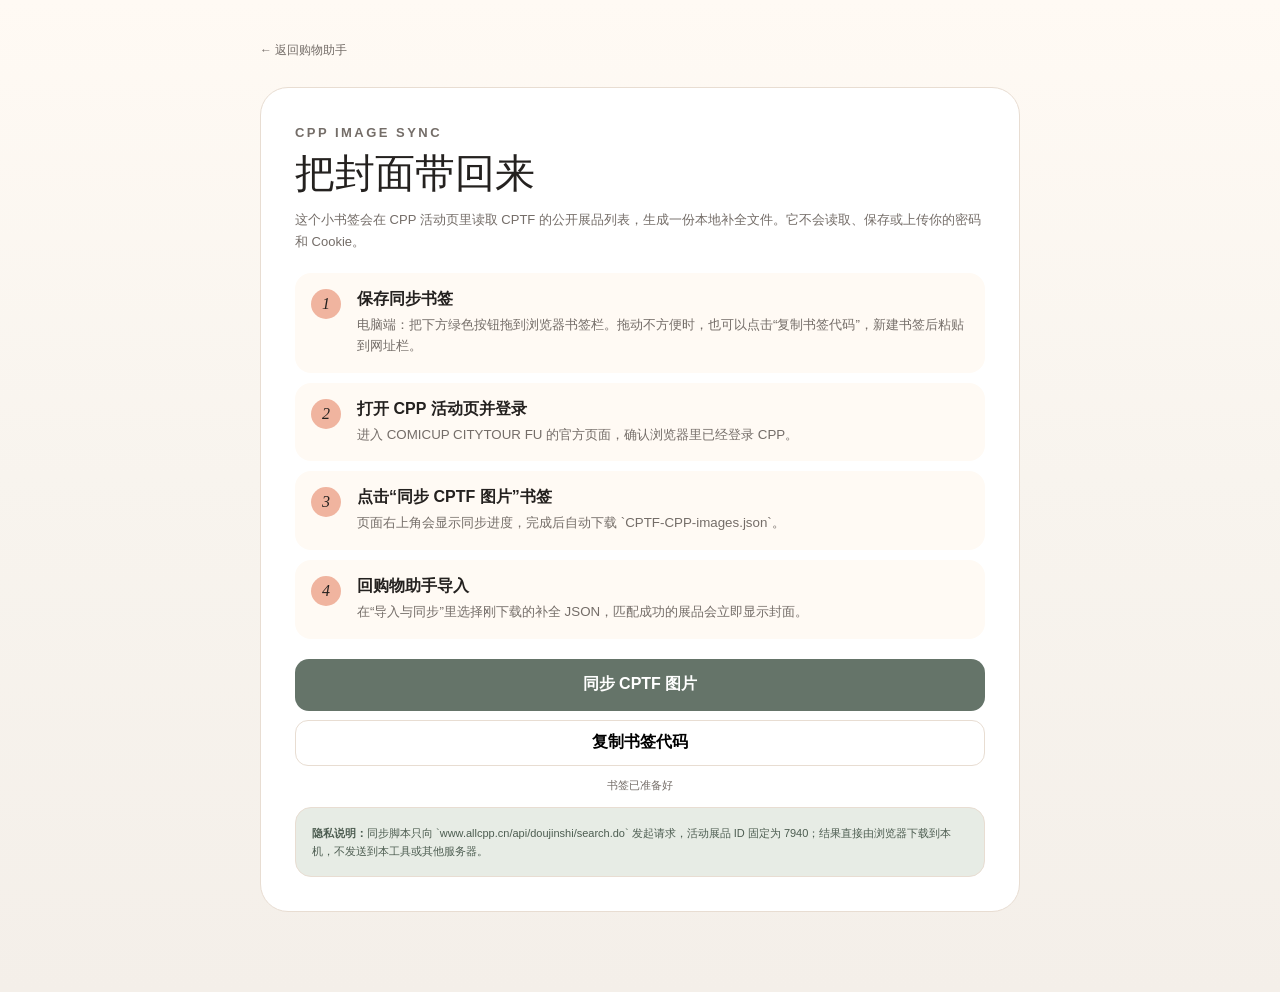
==== sync-helper.html @ c2f264db "Publish sync-helper.html" ====
<!doctype html>
<html lang="zh-CN">
<head>
  <meta charset="utf-8">
  <meta name="viewport" content="width=device-width, initial-scale=1">
  <meta name="theme-color" content="#fffaf4">
  <title>CPP 图片同步助手 · CPTF</title>
  <link rel="stylesheet" href="styles.css">
</head>
<body>
  <main class="app-shell sync-page">
    <a class="sync-back" href="index.html">← 返回购物助手</a>
    <section class="sync-hero">
      <p class="eyebrow">CPP IMAGE SYNC</p>
      <h1>把封面带回来</h1>
      <p>这个小书签会在 CPP 活动页里读取 CPTF 的公开展品列表，生成一份本地补全文件。它不会读取、保存或上传你的密码和 Cookie。</p>
      <div class="sync-steps">
        <div class="sync-step"><b>1</b><div><strong>保存同步书签</strong><small>电脑端：把下方绿色按钮拖到浏览器书签栏。拖动不方便时，也可以点击“复制书签代码”，新建书签后粘贴到网址栏。</small></div></div>
        <div class="sync-step"><b>2</b><div><strong>打开 CPP 活动页并登录</strong><small>进入 COMICUP CITYTOUR FU 的官方页面，确认浏览器里已经登录 CPP。</small></div></div>
        <div class="sync-step"><b>3</b><div><strong>点击“同步 CPTF 图片”书签</strong><small>页面右上角会显示同步进度，完成后自动下载 `CPTF-CPP-images.json`。</small></div></div>
        <div class="sync-step"><b>4</b><div><strong>回购物助手导入</strong><small>在“导入与同步”里选择刚下载的补全 JSON，匹配成功的展品会立即显示封面。</small></div></div>
      </div>
      <a class="bookmarklet disabled" id="bookmarklet" href="#" draggable="true">正在生成同步书签…</a>
      <button class="copy-bookmarklet" id="copyButton" type="button" disabled>复制书签代码</button>
      <div class="sync-status" id="syncStatus">载入同步脚本中</div>
      <div class="privacy-box"><strong>隐私说明：</strong>同步脚本只向 `www.allcpp.cn/api/doujinshi/search.do` 发起请求，活动展品 ID 固定为 7940；结果直接由浏览器下载到本机，不发送到本工具或其他服务器。</div>
    </section>
  </main>
  <script src="sync-bookmarklet.js"></script>
  <script>
    (() => {
      const link = document.getElementById('bookmarklet'), button = document.getElementById('copyButton'), status = document.getElementById('syncStatus');
      try {
        if (typeof cppSync !== 'function') throw new Error('load');
        const code = `javascript:(${cppSync.toString()})()`;
        link.href = code; link.classList.remove('disabled'); link.textContent = '同步 CPTF 图片'; button.disabled = false; status.textContent = '书签已准备好';
        button.addEventListener('click', async () => { try { await navigator.clipboard.writeText(code); status.textContent = '已复制。请把代码粘贴到新书签的“网址”栏'; } catch (_) { status.textContent = '浏览器未允许复制，请直接拖动绿色按钮到书签栏'; } });
        link.addEventListener('click', event => { event.preventDefault(); status.textContent = '请把按钮保存为书签，再到 CPP 活动页点击它'; });
      } catch (_) { link.textContent = '同步脚本载入失败'; status.textContent = '请确认文件已完整解压后刷新页面'; }
    })();
  </script>
</body>
</html>
---- styles.css ----
:root{
  --ink:#24211f;--muted:#746d68;--paper:#fffaf4;--surface:#ffffff;--line:#e8ddd2;
  --peach:#f0b49f;--rose:#c96f62;--green:#657469;--green-soft:#e7ece5;--sand:#f5eadf;
  --shadow:0 18px 50px rgba(87,61,45,.09);--radius:24px;
}
*{box-sizing:border-box}html{scroll-behavior:smooth}body{margin:0;background:linear-gradient(180deg,#fffaf4 0,#f8f4ee 48%,#f4efe9 100%);color:var(--ink);font-family:Inter,-apple-system,BlinkMacSystemFont,"Segoe UI","PingFang SC","Microsoft YaHei",sans-serif;min-height:100vh}button,input,select{font:inherit}.app-shell{width:min(1160px,calc(100% - 32px));margin:0 auto;padding-bottom:72px}.topbar{height:76px;display:flex;align-items:center;justify-content:space-between}.brand{display:flex;gap:10px;align-items:center;color:inherit;text-decoration:none}.brand-mark{display:grid;place-items:center;width:40px;height:40px;border:1px solid var(--ink);border-radius:50%;font-family:Georgia,serif;font-size:24px;font-style:italic}.brand strong,.brand small{display:block}.brand strong{font:700 18px/1 Georgia,serif;letter-spacing:.08em}.brand small{margin-top:4px;color:var(--muted);font-size:10px;letter-spacing:.16em}.icon-button{width:42px;height:42px;border:1px solid var(--line);border-radius:50%;background:rgba(255,255,255,.6);font-weight:800;letter-spacing:2px}.hero{min-height:315px;border-radius:36px;background:radial-gradient(circle at 82% 18%,rgba(255,255,255,.45),transparent 25%),linear-gradient(125deg,#e7a68e,#f3c5b3 52%,#eed8c5);display:flex;align-items:flex-end;justify-content:space-between;padding:42px 48px;overflow:hidden;position:relative;box-shadow:var(--shadow)}.hero:after{content:"福";position:absolute;right:5%;top:-38%;font:300 340px/1 "Songti SC",serif;color:rgba(255,255,255,.16);transform:rotate(-8deg);pointer-events:none}.eyebrow{margin:0 0 8px;color:#725f56;font-size:11px;font-weight:800;letter-spacing:.19em}.hero h1{margin:0;font:italic 500 clamp(72px,13vw,150px)/.72 Georgia,serif;letter-spacing:-.06em}.event-meta{margin:26px 0 0;font-size:14px}.countdown{position:relative;z-index:1;align-self:flex-start;min-width:155px;padding:18px 20px;border:1px solid rgba(75,52,42,.18);border-radius:20px;background:rgba(255,255,255,.36);backdrop-filter:blur(10px)}.countdown strong{display:block;font:600 34px/1 Georgia,serif}.countdown span{display:block;margin-top:7px;font-size:11px;color:#705b50}.notice{display:flex;gap:14px;align-items:flex-start;margin:20px 0;padding:17px 20px;border:1px solid var(--line);border-radius:18px;background:rgba(255,255,255,.72)}.notice-icon{display:grid;place-items:center;width:24px;height:24px;flex:none;border-radius:50%;background:var(--green);color:#fff;font:italic 600 14px Georgia,serif}.notice strong{font-size:13px}.notice p{margin:4px 0 0;color:var(--muted);font-size:12px;line-height:1.6}.stats{display:grid;grid-template-columns:repeat(4,1fr);gap:12px}.stats article{padding:20px 22px;border:1px solid var(--line);border-radius:20px;background:rgba(255,255,255,.76)}.stats span{display:block;color:var(--muted);font-size:11px}.stats strong{display:block;margin-top:8px;font:600 27px/1 Georgia,serif}.view-tabs{display:flex;gap:6px;width:max-content;margin:38px 0 22px;padding:5px;border:1px solid var(--line);border-radius:999px;background:rgba(255,255,255,.65)}.view-tab{border:0;border-radius:999px;background:transparent;padding:10px 18px;color:var(--muted);font-size:12px;font-weight:700;cursor:pointer}.view-tab.active{background:var(--ink);color:#fff}.view{display:none}.view.active{display:block}.section-heading{display:flex;align-items:flex-end;justify-content:space-between;margin-bottom:16px}.section-heading h2{margin:0;font:500 32px/1.1 Georgia,"Songti SC",serif}.section-heading>span{color:var(--muted);font-size:12px}.text-button{border:0;background:none;color:var(--rose);font-size:12px;cursor:pointer}.hall-grid{display:grid;grid-template-columns:repeat(5,1fr);gap:10px}.hall-card{position:relative;min-height:120px;padding:18px;border:1px solid var(--line);border-radius:20px;background:var(--surface);text-align:left;cursor:pointer;transition:.2s}.hall-card:hover{transform:translateY(-2px);box-shadow:var(--shadow)}.hall-card.active{border-color:var(--green);background:var(--green-soft)}.hall-card b{display:block;font:600 26px Georgia,"Songti SC",serif}.hall-card span{display:block;margin-top:24px;color:var(--muted);font-size:11px}.hall-card em{position:absolute;right:15px;top:15px;display:grid;place-items:center;min-width:26px;height:26px;padding:0 7px;border-radius:999px;background:var(--sand);font-size:11px;font-style:normal}.route-board{margin-top:12px;padding:24px;border:1px solid var(--line);border-radius:24px;background:rgba(255,255,255,.78)}.route-head{display:flex;justify-content:space-between;align-items:center;margin-bottom:20px}.route-head h3{margin:0;font:500 22px Georgia,"Songti SC",serif}.route-head small{color:var(--muted)}.lane-list{display:grid;gap:12px}.lane{display:grid;grid-template-columns:52px 1fr;gap:14px;align-items:start}.lane-letter{display:grid;place-items:center;height:52px;border:1px solid var(--line);border-radius:16px;background:var(--paper);font:600 20px Georgia,serif}.booth-chips{display:flex;gap:8px;flex-wrap:wrap;padding-top:4px}.booth-chip{border:1px solid #d9cec4;border-radius:14px;background:#fff;padding:9px 11px;text-align:left;cursor:pointer}.booth-chip.done{opacity:.48}.booth-chip strong,.booth-chip small{display:block}.booth-chip strong{font-size:12px}.booth-chip small{margin-top:3px;color:var(--muted);font-size:10px}.empty-state{padding:50px 20px;text-align:center;color:var(--muted)}.filters{display:grid;grid-template-columns:minmax(260px,1fr) 150px 150px;gap:10px;margin-bottom:14px}.search-box{display:flex;align-items:center;gap:9px;border:1px solid var(--line);border-radius:14px;background:#fff;padding:0 13px}.search-box input{width:100%;height:46px;border:0;outline:0;background:transparent}.filters select{height:46px;border:1px solid var(--line);border-radius:14px;background:#fff;padding:0 12px;color:var(--ink)}.product-list{display:grid;gap:10px}.product-card{display:grid;grid-template-columns:86px minmax(0,1fr) auto;gap:18px;align-items:center;padding:13px;border:1px solid var(--line);border-radius:20px;background:rgba(255,255,255,.82);cursor:pointer}.product-cover{width:86px;height:86px;object-fit:cover;border-radius:14px;background:linear-gradient(135deg,#ead8cc,#f8eee7);border:1px solid #eaded5}.cover-placeholder{display:grid;place-items:center;color:#9c8174;font:italic 28px Georgia,serif}.product-copy{min-width:0}.product-copy h3{margin:0;font-size:14px;line-height:1.45}.product-copy p{margin:6px 0 0;color:var(--muted);font-size:11px;white-space:nowrap;overflow:hidden;text-overflow:ellipsis}.tags{display:flex;gap:6px;flex-wrap:wrap;margin-top:9px}.tag{padding:4px 7px;border-radius:999px;background:var(--sand);font-size:9px}.tag.heat{background:#f5e4df;color:#9e554c}.product-actions{display:flex;align-items:center;gap:8px}.price-input{width:78px;height:38px;border:1px solid var(--line);border-radius:11px;padding:0 8px;background:#fff}.status-button{min-width:76px;height:38px;border:0;border-radius:11px;background:var(--green-soft);color:#435147;font-size:11px;font-weight:800;cursor:pointer}.status-button.purchased{background:#e8e2d8;color:#5c5147}.status-button.soldout{background:#eee;color:#777}.manage-grid{display:grid;grid-template-columns:repeat(3,1fr);gap:12px}.manage-card{display:flex;flex-direction:column;min-height:285px;padding:24px;border:1px solid var(--line);border-radius:24px;background:#fff}.manage-card.featured{background:var(--green);color:#fff}.step{font:italic 22px Georgia,serif;opacity:.65}.manage-card h3{margin:32px 0 9px;font:500 22px Georgia,"Songti SC",serif}.manage-card p{margin:0 0 20px;font-size:12px;line-height:1.7;opacity:.78}.manage-card small{display:block;margin-top:12px;font-size:10px;line-height:1.55;opacity:.62}.file-button{display:inline-flex;align-items:center;justify-content:center;min-height:43px;margin-top:auto;border:1px solid rgba(255,255,255,.35);border-radius:12px;background:#fff;color:var(--ink);font-size:11px;font-weight:800;cursor:pointer}.file-button.secondary{border-color:var(--line);background:var(--paper)}.button-row{display:grid;grid-template-columns:1fr 1fr;gap:8px;margin-top:auto}.button-row .file-button{margin:0;padding:0 8px}.data-note{margin-top:12px;padding:16px 20px;border:1px solid var(--line);border-radius:18px;background:rgba(255,255,255,.6);font-size:12px}.data-note summary{font-weight:800;cursor:pointer}.data-note p{color:var(--muted);line-height:1.7}dialog{width:min(600px,calc(100% - 24px));border:0;border-radius:26px;padding:0;background:transparent}dialog::backdrop{background:rgba(45,38,34,.42);backdrop-filter:blur(4px)}.dialog-card{position:relative;margin:0;padding:28px;border-radius:26px;background:#fff;box-shadow:var(--shadow)}.dialog-close{position:absolute;right:16px;top:16px;width:36px;height:36px;border:0;border-radius:50%;background:var(--sand);font-size:20px}.dialog-cover{width:100%;aspect-ratio:16/8;object-fit:cover;border-radius:18px;background:var(--sand)}.dialog-card h2{margin:18px 45px 8px 0;font:500 25px/1.3 Georgia,"Songti SC",serif}.dialog-card p{color:var(--muted);font-size:12px;line-height:1.7}.dialog-controls{display:grid;grid-template-columns:1fr 100px;gap:9px;margin-top:20px}.dialog-controls select,.dialog-controls input{height:44px;border:1px solid var(--line);border-radius:12px;padding:0 10px}.setting-row{display:flex;justify-content:space-between;align-items:center;margin:24px 0;padding:18px;border:1px solid var(--line);border-radius:16px}.setting-row strong,.setting-row small{display:block}.setting-row small{margin-top:4px;color:var(--muted);font-size:10px}.setting-row input{width:20px;height:20px}.danger-button{width:100%;height:44px;border:1px solid #e4b4ae;border-radius:12px;background:#fff5f3;color:#9c453c;font-weight:800}.credits{margin-top:20px!important;font-size:10px!important}.credits a{color:inherit}.toast{position:fixed;left:50%;bottom:30px;z-index:100;transform:translate(-50%,20px);padding:11px 16px;border-radius:999px;background:var(--ink);color:#fff;font-size:11px;opacity:0;pointer-events:none;transition:.2s}.toast.show{opacity:1;transform:translate(-50%,0)}
@media(max-width:760px){.app-shell{width:min(100% - 20px,620px)}.topbar{height:64px}.hero{min-height:260px;padding:28px 24px;border-radius:28px;align-items:flex-end}.hero:after{font-size:240px;top:-12%}.countdown{min-width:122px;padding:13px}.countdown strong{font-size:26px}.stats{grid-template-columns:repeat(2,1fr)}.hall-grid{grid-template-columns:repeat(2,1fr)}.hall-grid .hall-card:last-child{grid-column:span 2}.filters{grid-template-columns:1fr 1fr}.search-box{grid-column:1/-1}.product-card{grid-template-columns:64px minmax(0,1fr)}.product-cover{width:64px;height:64px}.product-actions{grid-column:1/-1;justify-content:flex-end}.manage-grid{grid-template-columns:1fr}.manage-card{min-height:235px}.view-tabs{width:100%;overflow:auto}.view-tab{flex:1;white-space:nowrap;padding:10px 12px}.route-board{padding:18px}.lane{grid-template-columns:42px 1fr}.lane-letter{height:42px}.dialog-card{padding:22px}}
@media(max-width:430px){.hero{display:block}.countdown{position:absolute;right:18px;top:18px}.event-meta{max-width:190px;line-height:1.5}.section-heading h2{font-size:27px}.stats article{padding:16px}.product-copy p{white-space:normal}.filters{grid-template-columns:1fr}.search-box{grid-column:auto}}
.inline-file-link{display:block;margin-top:12px;color:inherit;font-size:10px;font-weight:750;text-align:center;text-decoration:underline;text-underline-offset:3px;cursor:pointer}.sync-page{max-width:760px;margin:0 auto;padding:40px 0 80px}.sync-back{color:var(--muted);font-size:12px;text-decoration:none}.sync-hero{margin-top:28px;padding:34px;border:1px solid var(--line);border-radius:28px;background:#fff}.sync-hero h1{margin:8px 0 12px;font:500 40px/1.1 Georgia,"Songti SC",serif}.sync-hero>p{color:var(--muted);font-size:13px;line-height:1.7}.sync-steps{display:grid;gap:10px;margin-top:20px}.sync-step{display:grid;grid-template-columns:34px 1fr;gap:12px;padding:16px;border-radius:16px;background:var(--paper)}.sync-step b{display:grid;place-items:center;width:30px;height:30px;border-radius:50%;background:var(--peach);font:italic 16px Georgia,serif}.sync-step strong,.sync-step small{display:block}.sync-step small{margin-top:5px;color:var(--muted);line-height:1.55}.bookmarklet{display:flex;align-items:center;justify-content:center;min-height:52px;margin-top:20px;border-radius:14px;background:var(--green);color:#fff;font-weight:800;text-decoration:none;cursor:grab}.bookmarklet.disabled{opacity:.5;cursor:wait}.copy-bookmarklet{width:100%;height:46px;margin-top:9px;border:1px solid var(--line);border-radius:13px;background:#fff;font-weight:750}.sync-status{margin-top:12px;color:var(--muted);font-size:11px;text-align:center}.privacy-box{margin-top:14px;padding:16px;border:1px solid var(--line);border-radius:16px;background:var(--green-soft);font-size:11px;line-height:1.65;color:#4d5d51}
.memo-layout{display:grid;grid-template-columns:minmax(300px,.8fr) minmax(360px,1.2fr);gap:14px;align-items:start}.memo-form{padding:24px;border:1px solid var(--line);border-radius:24px;background:var(--green);color:#fff;position:sticky;top:12px}.memo-form-head h3{margin:0;font:500 24px Georgia,"Songti SC",serif}.memo-form-head p{margin:7px 0 20px;font-size:11px;opacity:.72}.memo-form-grid{display:grid;grid-template-columns:1fr 1fr;gap:10px}.memo-form-grid label{min-width:0}.memo-form-grid label.wide{grid-column:1/-1}.memo-form-grid span{display:block;margin:0 0 5px;font-size:10px;font-weight:800;opacity:.72}.memo-form-grid input,.memo-form-grid select,.memo-form-grid textarea{width:100%;min-height:42px;border:1px solid rgba(255,255,255,.24);border-radius:11px;background:rgba(255,255,255,.96);color:var(--ink);padding:9px 10px}.memo-form-grid textarea{min-height:76px;resize:vertical}.memo-submit{width:100%;height:45px;margin-top:13px;border:0;border-radius:12px;background:#fff;color:var(--ink);font-weight:850}.memo-filters{display:flex;gap:6px;overflow:auto;margin-bottom:10px}.memo-filters button{border:1px solid var(--line);border-radius:999px;background:#fff;padding:8px 12px;color:var(--muted);font-size:10px;font-weight:750;white-space:nowrap}.memo-filters button.active{background:var(--ink);color:#fff;border-color:var(--ink)}.memo-list{display:grid;gap:10px}.memo-card{padding:17px 18px;border:1px solid var(--line);border-radius:19px;background:rgba(255,255,255,.82)}.memo-card.done{opacity:.52}.memo-card-head{display:flex;align-items:flex-start;justify-content:space-between;gap:12px}.memo-card-title{min-width:0}.memo-card-title h3{margin:0;font-size:14px;line-height:1.4}.memo-card-title p{margin:5px 0 0;color:var(--muted);font-size:10px}.memo-type{display:inline-flex;margin-right:6px;padding:4px 7px;border-radius:999px;background:var(--sand);color:#725e52;font-size:9px;vertical-align:2px}.memo-type.freebie{background:#f7e1d9;color:#985a4f}.memo-type.stamp{background:#e1e8f0;color:#4f687f}.memo-card-note{margin:12px 0 0;color:#5f5853;font-size:11px;line-height:1.65;white-space:pre-wrap}.memo-actions{display:flex;gap:7px;flex-wrap:wrap;margin-top:13px}.memo-actions button,.memo-actions a{display:inline-flex;align-items:center;justify-content:center;min-height:34px;border:1px solid var(--line);border-radius:10px;background:#fff;color:var(--ink);padding:0 10px;font-size:10px;font-weight:750;text-decoration:none}.memo-actions .memo-done{background:var(--green-soft)}.memo-actions .memo-delete{margin-left:auto;color:#9c453c;background:#fff7f5}.booth-mode-card{width:min(720px,100%)}.booth-mode-head h2{margin:5px 44px 5px 0}.booth-mode-summary{color:var(--muted);font-size:11px}.booth-task-list{display:grid;gap:9px;margin-top:18px}.booth-task{display:grid;grid-template-columns:52px minmax(0,1fr) auto;gap:11px;align-items:center;padding:10px;border:1px solid var(--line);border-radius:14px;background:var(--paper)}.booth-task .product-cover{width:52px;height:52px;border-radius:10px}.booth-task-copy h4{margin:0;font-size:12px}.booth-task-copy p{margin:4px 0 0;font-size:9px}.booth-task-controls{display:flex;gap:5px;align-items:center}.booth-task-controls input{width:68px;height:34px;border:1px solid var(--line);border-radius:9px;padding:0 6px}.booth-memo{padding:12px;border:1px dashed #d9c8ba;border-radius:13px;background:#fff}.booth-memo b{font-size:11px}.booth-memo p{margin:4px 0 0;font-size:10px}.dialog-meta-grid{display:grid;grid-template-columns:repeat(2,1fr);gap:8px;margin:14px 0}.dialog-meta-grid div{padding:10px;border-radius:12px;background:var(--paper)}.dialog-meta-grid small,.dialog-meta-grid strong{display:block}.dialog-meta-grid small{color:var(--muted);font-size:9px}.dialog-meta-grid strong{margin-top:4px;font-size:11px}.external-link{display:inline-flex;margin-top:12px;color:#486256;font-size:11px;font-weight:800}.report-stats{display:grid;grid-template-columns:repeat(3,1fr);gap:8px;margin:18px 0}.report-stats div{padding:13px;border-radius:13px;background:var(--paper);text-align:center}.report-stats strong,.report-stats small{display:block}.report-stats strong{font:600 24px Georgia,serif}.report-stats small{margin-top:4px;color:var(--muted);font-size:9px}.report-list{max-height:220px;overflow:auto;padding:0;margin:8px 0 0;list-style:none}.report-list li{padding:8px 0;border-top:1px solid var(--line);font-size:10px}.report-note{color:var(--muted);font-size:10px;line-height:1.6}
@media(max-width:760px){.memo-layout{grid-template-columns:1fr}.memo-form{position:static}.memo-form-grid{grid-template-columns:1fr}.memo-form-grid label.wide{grid-column:auto}.booth-task{grid-template-columns:44px minmax(0,1fr)}.booth-task .product-cover{width:44px;height:44px}.booth-task-controls{grid-column:1/-1;justify-content:flex-end}.report-stats{grid-template-columns:repeat(3,1fr)}}

/* Wishlist ordering, priority and item editing */
.product-card{grid-template-columns:22px 86px minmax(0,1fr) auto;gap:14px}.product-card.starred{border-color:#c6a45f;background:#fffdf6;box-shadow:0 4px 18px rgba(145,112,49,.08)}.product-card.dragging{opacity:.4}.product-card.drag-over{outline:2px dashed var(--rose);outline-offset:3px}.drag-handle{border:0;background:transparent;color:#a8998f;font-size:20px;cursor:grab;padding:5px 0}.star-inline{color:#bf9140;margin-right:5px}.star-button{width:38px;height:38px;border:1px solid var(--line);border-radius:11px;background:#fff;color:#b7aa9f;font-size:17px}.star-button.active{background:#fff4ce;color:#a87920;border-color:#dec581}.status-button.abandoned{background:#eee7ef;color:#715d76}.booth-chip.starred{border-color:#c6a45f;background:#fff9e6}.dialog-close{z-index:2}.dialog-image-wrap{display:grid;place-items:center;width:100%;max-height:min(58vh,620px);overflow:auto;border-radius:18px;background:var(--sand)}.dialog-cover{display:block;width:100%;height:auto;max-height:min(58vh,620px);aspect-ratio:auto;object-fit:contain;border-radius:18px;background:var(--sand)}.dialog-cover-empty{min-height:220px;display:grid;place-items:center;color:var(--muted);font-size:12px}.dialog-image-actions{display:flex;justify-content:flex-end;gap:7px;margin-top:8px}.dialog-image-actions button,.image-upload-button{display:inline-flex;align-items:center;justify-content:center;min-height:34px;padding:0 11px;border:1px solid var(--line);border-radius:10px;background:#fff;color:var(--ink);font-size:10px;font-weight:750;cursor:pointer}.dialog-item-actions{display:flex;justify-content:space-between;gap:9px;margin-top:10px}.dialog-item-actions button{min-height:40px;padding:0 13px;border-radius:11px;font-size:10px;font-weight:800}.star-action{border:1px solid #dec581;background:#fffdf4;color:#a87920}.star-action.active{background:#fff1bf}.delete-item-button{border:1px solid #e4b4ae;background:#fff5f3;color:#9c453c}.booth-star-action{margin-top:10px;min-height:34px;border:1px solid #dec581;border-radius:10px;background:#fffdf4;color:#a87920;padding:0 10px;font-size:10px;font-weight:800}.booth-star-action.active{background:#fff1bf}
@media(max-width:760px){.product-card{grid-template-columns:18px 64px minmax(0,1fr)}.product-actions{grid-column:2/-1}.dialog-image-wrap,.dialog-cover{max-height:50vh}.dialog-item-actions{flex-direction:column}}
.mobile-order{display:none;gap:4px}.mobile-order button{width:34px;height:34px;border:1px solid var(--line);border-radius:9px;background:#fff;color:var(--ink)}
@media(max-width:760px){.mobile-order{display:flex}.drag-handle{display:none}.product-card{grid-template-columns:64px minmax(0,1fr)}.product-actions{grid-column:1/-1}}

/* Editable memos, cropper and alternate wishlist views */
.section-heading{gap:12px}.view-switch{display:flex;gap:4px;margin-left:auto;padding:4px;border:1px solid var(--line);border-radius:12px;background:#fff}.view-switch button{border:0;border-radius:8px;background:transparent;padding:7px 10px;color:var(--muted);font-size:10px}.view-switch button.active{background:var(--green-soft);color:var(--ink);font-weight:800}.product-list.view-large,.product-list.view-grid{display:grid;grid-template-columns:repeat(2,minmax(0,1fr))}.product-list.view-large .product-card,.product-list.view-grid .product-card{display:flex;flex-wrap:wrap;align-items:center}.product-list.view-large .product-cover{width:100%;height:260px;object-fit:contain;background:var(--paper)}.product-list.view-grid .product-cover{width:100%;height:170px;object-fit:cover}.product-list.view-large .drag-handle,.product-list.view-grid .drag-handle{position:absolute}.product-list.view-large .product-copy,.product-list.view-grid .product-copy{flex:1 1 180px}.product-list.view-large .product-actions,.product-list.view-grid .product-actions{width:100%;justify-content:flex-end}.memo-type-manage{border:1px solid rgba(255,255,255,.5);border-radius:9px;background:transparent;color:#fff;padding:7px 9px;font-size:10px}.memo-cancel-edit{width:100%;height:40px;margin-top:7px;border:1px solid rgba(255,255,255,.5);border-radius:11px;background:transparent;color:#fff}.memo-form-grid small{display:block;margin-top:5px;font-size:9px;opacity:.7}.memo-image{display:block;width:100%;max-height:240px;margin-bottom:12px;border-radius:13px;object-fit:contain;background:var(--paper)}.booth-memo .memo-image{max-width:180px;max-height:130px}.memo-types-list{display:grid;gap:7px;margin:16px 0}.memo-types-list>div{display:flex;align-items:center;gap:7px;padding:10px;border:1px solid var(--line);border-radius:11px}.memo-types-list span{flex:1;font-weight:750}.memo-types-list button,.memo-type-add button{min-height:34px;border:1px solid var(--line);border-radius:9px;background:#fff}.memo-type-add{display:flex;gap:8px}.memo-type-add input{flex:1;min-width:0;height:42px;border:1px solid var(--line);border-radius:10px;padding:0 10px}.memo-type-add button{padding:0 14px}.crop-card{width:min(760px,100%)}#cropCanvas{display:block;width:100%;height:auto;border-radius:14px;background:#222}.crop-slider{display:grid;grid-template-columns:70px 1fr;align-items:center;gap:8px;margin-top:10px;font-size:10px}.crop-slider input{width:100%}
@media(max-width:760px){.section-heading{flex-wrap:wrap}.view-switch{order:3;width:100%}.view-switch button{flex:1}.product-list.view-large,.product-list.view-grid{grid-template-columns:repeat(2,minmax(0,1fr));gap:7px}.product-list.view-large .product-card,.product-list.view-grid .product-card{padding:8px}.product-list.view-large .product-cover,.product-list.view-grid .product-cover{height:140px}.product-list.view-large .product-copy p,.product-list.view-grid .product-copy p{white-space:normal}.product-list.view-large .product-actions,.product-list.view-grid .product-actions{gap:4px}.product-list.view-large .price-input,.product-list.view-grid .price-input{width:60px}.product-list.view-large .status-button,.product-list.view-grid .status-button{min-width:62px}}

/* Preserve each cover's natural aspect ratio in visual views. */
.product-list.view-large .product-cover,.product-list.view-grid .product-cover{width:100%;height:auto;max-height:420px;object-fit:contain;background:var(--paper)}.product-list.view-grid .product-cover{max-height:300px}.product-list.view-large .cover-placeholder,.product-list.view-grid .cover-placeholder{height:180px}.memo-image{height:auto;object-fit:contain}
@media(max-width:760px){.product-list.view-large .product-cover,.product-list.view-grid .product-cover{height:auto;max-height:260px}.product-list.view-large .cover-placeholder,.product-list.view-grid .cover-placeholder{height:120px}}

/* Large is a true single-column gallery; grid is a true two-column gallery. */
.product-list.view-large{grid-template-columns:1fr}.product-list.view-grid{grid-template-columns:repeat(2,minmax(0,1fr))}.product-list.view-large .product-card,.product-list.view-grid .product-card{align-content:start}.product-list.view-large .product-cover,.product-list.view-grid .product-cover{display:block;width:100%;height:auto;max-height:none;margin:0 auto;border:0;border-radius:14px;background:transparent;object-fit:initial}.product-list.view-large .cover-placeholder,.product-list.view-grid .cover-placeholder{height:180px;border:1px solid var(--line);background:var(--paper)}
.product-list.view-large .product-card{padding:22px;gap:18px}.product-list.view-large .product-copy h3{font-size:21px;line-height:1.45}.product-list.view-large .product-copy p{font-size:13px;line-height:1.6}.product-list.view-large .tag{padding:6px 9px;font-size:11px}.product-list.view-large .price-input,.product-list.view-large .status-button,.product-list.view-large .star-button{height:44px}.product-list.view-large .status-button{min-width:92px;font-size:12px}.product-list.view-grid .product-copy h3{font-size:16px}.product-list.view-grid .product-copy p{font-size:12px;line-height:1.5}.product-list.view-grid .tag{font-size:10px}
@media(max-width:760px){.product-list.view-large{grid-template-columns:1fr}.product-list.view-grid{grid-template-columns:repeat(2,minmax(0,1fr))}.product-list.view-large .product-cover,.product-list.view-grid .product-cover{height:auto;max-height:none}.product-list.view-large .cover-placeholder,.product-list.view-grid .cover-placeholder{height:120px}}
@media(max-width:760px){.product-list.view-large .product-card{padding:15px}.product-list.view-large .product-copy h3{font-size:18px}.product-list.view-large .product-copy p{font-size:12px}.product-list.view-grid .product-copy h3{font-size:13px}.product-list.view-grid .product-copy p{font-size:10px}.product-list.view-grid .tag{font-size:8px}}

/* Balanced gallery sizing without crop frames. */
.product-list.view-large .product-cover{width:auto;max-width:min(100%,620px);max-height:460px;object-fit:contain}.product-list.view-grid .product-cover{width:auto;max-width:100%;max-height:260px;object-fit:contain}.product-list.view-large .cover-placeholder{width:100%;max-width:620px}.product-list.view-grid .cover-placeholder{width:100%}
@media(max-width:760px){.product-list.view-large .product-cover{width:auto;max-width:100%;max-height:380px}.product-list.view-grid .product-cover{width:auto;max-width:100%;max-height:180px}}

/* Purchase intent, scheduling, budget and booth progress */
.filters{grid-template-columns:minmax(240px,1fr) 135px 135px 145px}.intent-tag.must,.intent-mini.must{background:#f4d9d2;color:#943f35}.intent-tag.want,.intent-mini.want{background:var(--green-soft);color:#435a48}.intent-tag.maybe,.intent-mini.maybe{background:#fff0c9;color:#8a6420}.intent-tag.browse,.intent-mini.browse{background:#e8e4f2;color:#685c81}.tag.schedule{background:#e4eef4;color:#4f6f81}.product-card.intent-browse{border-style:dashed}.planning-controls{display:grid;grid-template-columns:repeat(3,1fr);gap:8px;margin-top:10px}.planning-controls label span{display:block;margin:0 0 4px;color:var(--muted);font-size:9px}.planning-controls select{width:100%;height:42px;border:1px solid var(--line);border-radius:11px;background:#fff;padding:0 8px}.booth-head-actions{display:flex;gap:8px;align-items:center;flex-wrap:wrap;margin-top:10px}.booth-head-actions select{height:34px;border:1px solid var(--line);border-radius:10px;background:#fff;padding:0 9px;font-size:10px}.booth-head-actions .booth-star-action{margin-top:0}.intent-mini{display:inline-flex;margin-right:5px;padding:3px 6px;border-radius:999px;font-size:8px}.booth-chip.visit-return{border-color:#d19b57;background:#fff6e8}.booth-chip.visit-queue,.booth-chip.visit-away{border-style:dashed}.booth-chip.visit-visited{opacity:.62}.booth-chip.visit-skipped{opacity:.4}.budget-setting input{width:110px;height:40px;border:1px solid var(--line);border-radius:10px;padding:0 9px}
@media(max-width:760px){.filters{grid-template-columns:1fr 1fr}.planning-controls{grid-template-columns:1fr}.stats strong#statBudget{font-size:20px}}

/* Fast purchase-intent organizer */
.organize-intro{margin:-6px 0 16px;color:var(--muted);font-size:11px;line-height:1.6}.organize-toolbar{display:grid;grid-template-columns:minmax(240px,1fr) 150px;gap:9px}.organize-toolbar select{height:44px;border:1px solid var(--line);border-radius:12px;background:#fff;padding:0 10px}.bulk-intent{display:flex;align-items:center;gap:10px;flex-wrap:wrap;margin:10px 0 16px;padding:11px 13px;border:1px dashed #d9c8ba;border-radius:14px;background:#fffaf4}.bulk-intent>span{color:var(--muted);font-size:10px}.bulk-intent>div,.intent-choices{display:flex;gap:6px;flex-wrap:wrap}.organize-list{display:grid;gap:8px}.organize-row{display:grid;grid-template-columns:54px minmax(180px,1fr) auto;gap:12px;align-items:center;padding:10px 12px;border:1px solid var(--line);border-radius:15px;background:rgba(255,255,255,.88)}.organize-row.reviewed{background:#fff}.organize-row .product-cover{width:54px;height:54px;border-radius:10px}.organize-copy{min-width:0}.organize-copy b,.organize-copy span{display:block}.organize-copy b{font-size:12px;line-height:1.4}.organize-copy span{margin-top:4px;color:var(--muted);font-size:9px;white-space:nowrap;overflow:hidden;text-overflow:ellipsis}.intent-choice{min-height:34px;padding:0 11px;border:1px solid var(--line);border-radius:10px;background:#fff;color:var(--muted);font-size:10px;font-weight:800}.intent-choice.must.active,.intent-choice.must:hover{background:#f4d9d2;color:#943f35;border-color:#ddb1a8}.intent-choice.want.active,.intent-choice.want:hover{background:var(--green-soft);color:#435a48;border-color:#b8cbbb}.intent-choice.maybe.active,.intent-choice.maybe:hover{background:#fff0c9;color:#8a6420;border-color:#e5ce8e}.intent-choice.browse.active,.intent-choice.browse:hover{background:#e8e4f2;color:#685c81;border-color:#c9c0db}
@media(max-width:760px){.organize-toolbar{grid-template-columns:1fr}.organize-row{grid-template-columns:48px minmax(0,1fr)}.organize-row .product-cover{width:48px;height:48px}.intent-choices{grid-column:1/-1;display:grid;grid-template-columns:repeat(4,1fr)}.intent-choice{padding:0 5px}.bulk-intent>div{display:grid;grid-template-columns:repeat(4,1fr);width:100%}.view-tabs{justify-content:flex-start}.view-tab{flex:0 0 auto}}

/* Fast on-site booth search and impulse-purchase logging */
.field-dock{position:fixed;left:50%;bottom:max(14px,env(safe-area-inset-bottom));z-index:80;display:grid;grid-template-columns:1fr 1fr;gap:7px;width:min(390px,calc(100% - 28px));padding:7px;border:1px solid rgba(215,204,194,.9);border-radius:18px;background:rgba(255,255,255,.94);box-shadow:0 12px 34px rgba(61,49,42,.18);backdrop-filter:blur(14px);transform:translateX(-50%)}.field-dock button{height:48px;border:0;border-radius:13px;background:var(--paper);color:var(--ink);font-size:12px;font-weight:850}.field-dock button.primary{background:var(--ink);color:#fff}.field-dock span{margin-right:5px;font-size:17px;vertical-align:-1px}.field-dialog{padding-bottom:24px}.field-search{margin-top:18px}.booth-search-results{display:grid;gap:8px;max-height:min(58vh,520px);overflow:auto;margin-top:12px}.booth-search-results article{display:flex;align-items:center;justify-content:space-between;gap:10px;padding:12px;border:1px solid var(--line);border-radius:14px;background:var(--paper)}.booth-search-results b,.booth-search-results span,.booth-search-results small{display:block}.booth-search-results b{font-size:14px}.booth-search-results span{margin-top:3px;font-size:10px}.booth-search-results small{margin-top:4px;color:var(--muted);font-size:9px}.booth-search-results article>div:last-child{display:flex;gap:5px}.booth-search-results button{min-height:35px;border:1px solid var(--line);border-radius:9px;background:#fff;padding:0 9px;font-size:9px;font-weight:800}.booth-search-results button.accent{background:var(--green-soft)}.quick-purchase-grid{display:grid;grid-template-columns:1fr 1fr;gap:10px;margin-top:16px}.quick-purchase-grid label.wide{grid-column:1/-1}.quick-purchase-grid span{display:block;margin-bottom:5px;color:var(--muted);font-size:9px;font-weight:800}.quick-purchase-grid input{width:100%;height:44px;border:1px solid var(--line);border-radius:11px;background:#fff;padding:0 10px}.quick-photo{padding:12px;border:1px dashed #d9c8ba;border-radius:12px;background:var(--paper)}.quick-photo input{height:auto;border:0;padding:0}.quick-photo small{display:block;margin-top:7px;color:var(--muted);font-size:9px}.quick-save{width:100%;height:48px;margin-top:14px;border:0;border-radius:12px;background:var(--ink);color:#fff;font-size:12px;font-weight:850}.toast{bottom:88px}
@media(max-width:760px){.app-shell{padding-bottom:110px}.field-dock{width:calc(100% - 20px);bottom:max(8px,env(safe-area-inset-bottom))}.field-dialog{max-height:90vh;overflow:auto}.booth-search-results article{align-items:flex-start}.booth-search-results article>div:last-child{flex-direction:column}.quick-purchase-grid{grid-template-columns:1fr 1fr}}
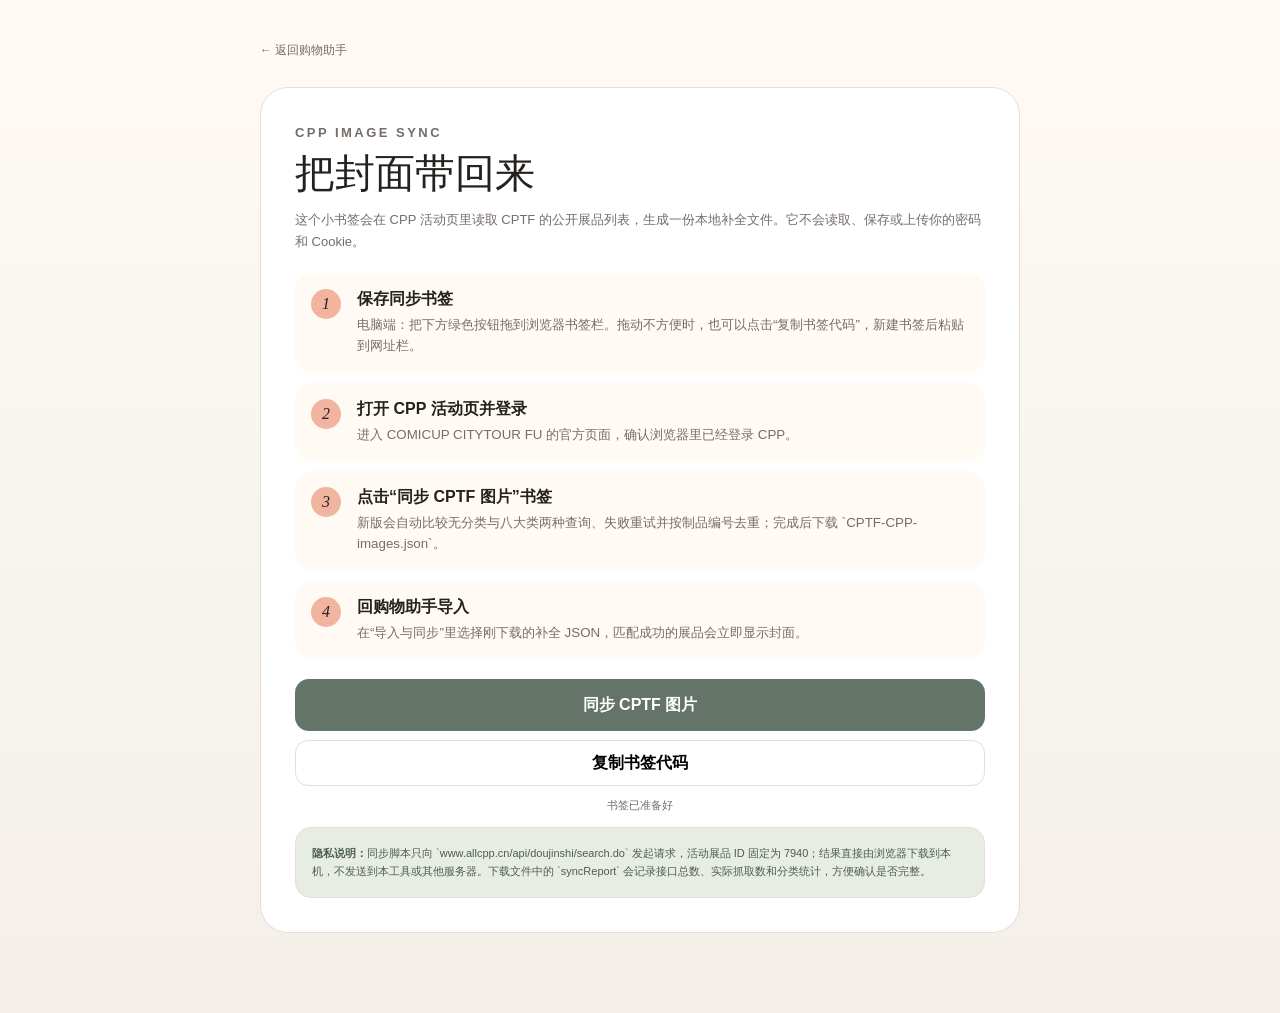
==== commit da6d0e37: "Update sync-helper.html" ====
--- a/sync-helper.html
+++ b/sync-helper.html
@@ -17,16 +17,16 @@
       <div class="sync-steps">
         <div class="sync-step"><b>1</b><div><strong>保存同步书签</strong><small>电脑端：把下方绿色按钮拖到浏览器书签栏。拖动不方便时，也可以点击“复制书签代码”，新建书签后粘贴到网址栏。</small></div></div>
         <div class="sync-step"><b>2</b><div><strong>打开 CPP 活动页并登录</strong><small>进入 COMICUP CITYTOUR FU 的官方页面，确认浏览器里已经登录 CPP。</small></div></div>
-        <div class="sync-step"><b>3</b><div><strong>点击“同步 CPTF 图片”书签</strong><small>页面右上角会显示同步进度，完成后自动下载 `CPTF-CPP-images.json`。</small></div></div>
+        <div class="sync-step"><b>3</b><div><strong>点击“同步 CPTF 图片”书签</strong><small>新版会自动比较无分类与八大类两种查询、失败重试并按制品编号去重；完成后下载 `CPTF-CPP-images.json`。</small></div></div>
         <div class="sync-step"><b>4</b><div><strong>回购物助手导入</strong><small>在“导入与同步”里选择刚下载的补全 JSON，匹配成功的展品会立即显示封面。</small></div></div>
       </div>
       <a class="bookmarklet disabled" id="bookmarklet" href="#" draggable="true">正在生成同步书签…</a>
       <button class="copy-bookmarklet" id="copyButton" type="button" disabled>复制书签代码</button>
       <div class="sync-status" id="syncStatus">载入同步脚本中</div>
-      <div class="privacy-box"><strong>隐私说明：</strong>同步脚本只向 `www.allcpp.cn/api/doujinshi/search.do` 发起请求，活动展品 ID 固定为 7940；结果直接由浏览器下载到本机，不发送到本工具或其他服务器。</div>
+      <div class="privacy-box"><strong>隐私说明：</strong>同步脚本只向 `www.allcpp.cn/api/doujinshi/search.do` 发起请求，活动展品 ID 固定为 7940；结果直接由浏览器下载到本机，不发送到本工具或其他服务器。下载文件中的 `syncReport` 会记录接口总数、实际抓取数和分类统计，方便确认是否完整。</div>
     </section>
   </main>
-  <script src="sync-bookmarklet.js"></script>
+  <script src="sync-bookmarklet.js?v=2"></script>
   <script>
     (() => {
       const link = document.getElementById('bookmarklet'), button = document.getElementById('copyButton'), status = document.getElementById('syncStatus');
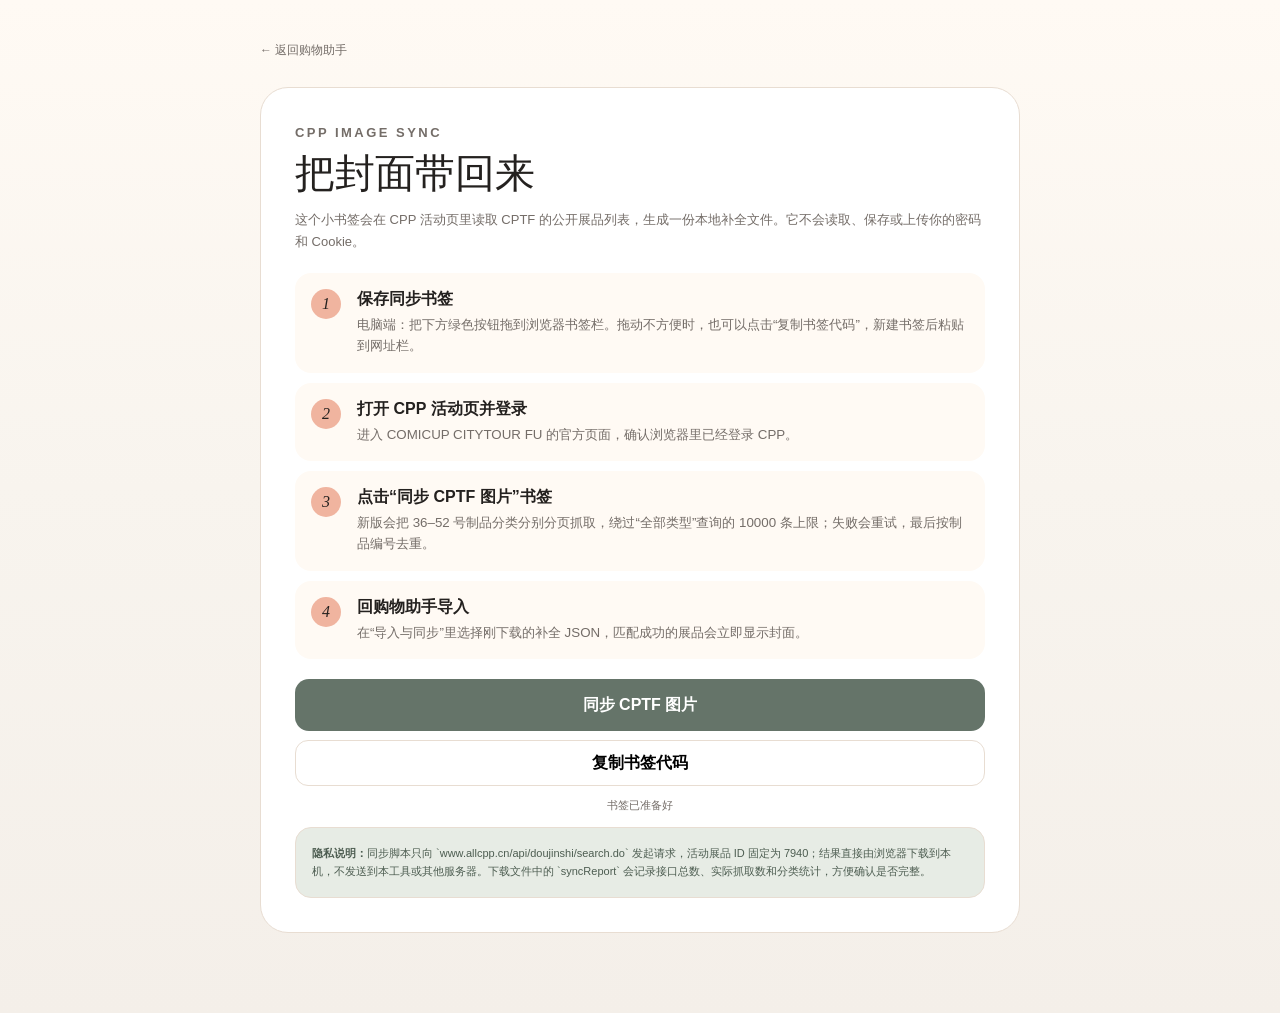
==== commit 4e387eae: "Update sync-helper.html" ====
--- a/sync-helper.html
+++ b/sync-helper.html
@@ -17,7 +17,7 @@
       <div class="sync-steps">
         <div class="sync-step"><b>1</b><div><strong>保存同步书签</strong><small>电脑端：把下方绿色按钮拖到浏览器书签栏。拖动不方便时，也可以点击“复制书签代码”，新建书签后粘贴到网址栏。</small></div></div>
         <div class="sync-step"><b>2</b><div><strong>打开 CPP 活动页并登录</strong><small>进入 COMICUP CITYTOUR FU 的官方页面，确认浏览器里已经登录 CPP。</small></div></div>
-        <div class="sync-step"><b>3</b><div><strong>点击“同步 CPTF 图片”书签</strong><small>新版会自动比较无分类与八大类两种查询、失败重试并按制品编号去重；完成后下载 `CPTF-CPP-images.json`。</small></div></div>
+        <div class="sync-step"><b>3</b><div><strong>点击“同步 CPTF 图片”书签</strong><small>新版会把 36–52 号制品分类分别分页抓取，绕过“全部类型”查询的 10000 条上限；失败会重试，最后按制品编号去重。</small></div></div>
         <div class="sync-step"><b>4</b><div><strong>回购物助手导入</strong><small>在“导入与同步”里选择刚下载的补全 JSON，匹配成功的展品会立即显示封面。</small></div></div>
       </div>
       <a class="bookmarklet disabled" id="bookmarklet" href="#" draggable="true">正在生成同步书签…</a>
@@ -26,7 +26,7 @@
       <div class="privacy-box"><strong>隐私说明：</strong>同步脚本只向 `www.allcpp.cn/api/doujinshi/search.do` 发起请求，活动展品 ID 固定为 7940；结果直接由浏览器下载到本机，不发送到本工具或其他服务器。下载文件中的 `syncReport` 会记录接口总数、实际抓取数和分类统计，方便确认是否完整。</div>
     </section>
   </main>
-  <script src="sync-bookmarklet.js?v=2"></script>
+  <script src="sync-bookmarklet.js?v=3"></script>
   <script>
     (() => {
       const link = document.getElementById('bookmarklet'), button = document.getElementById('copyButton'), status = document.getElementById('syncStatus');
